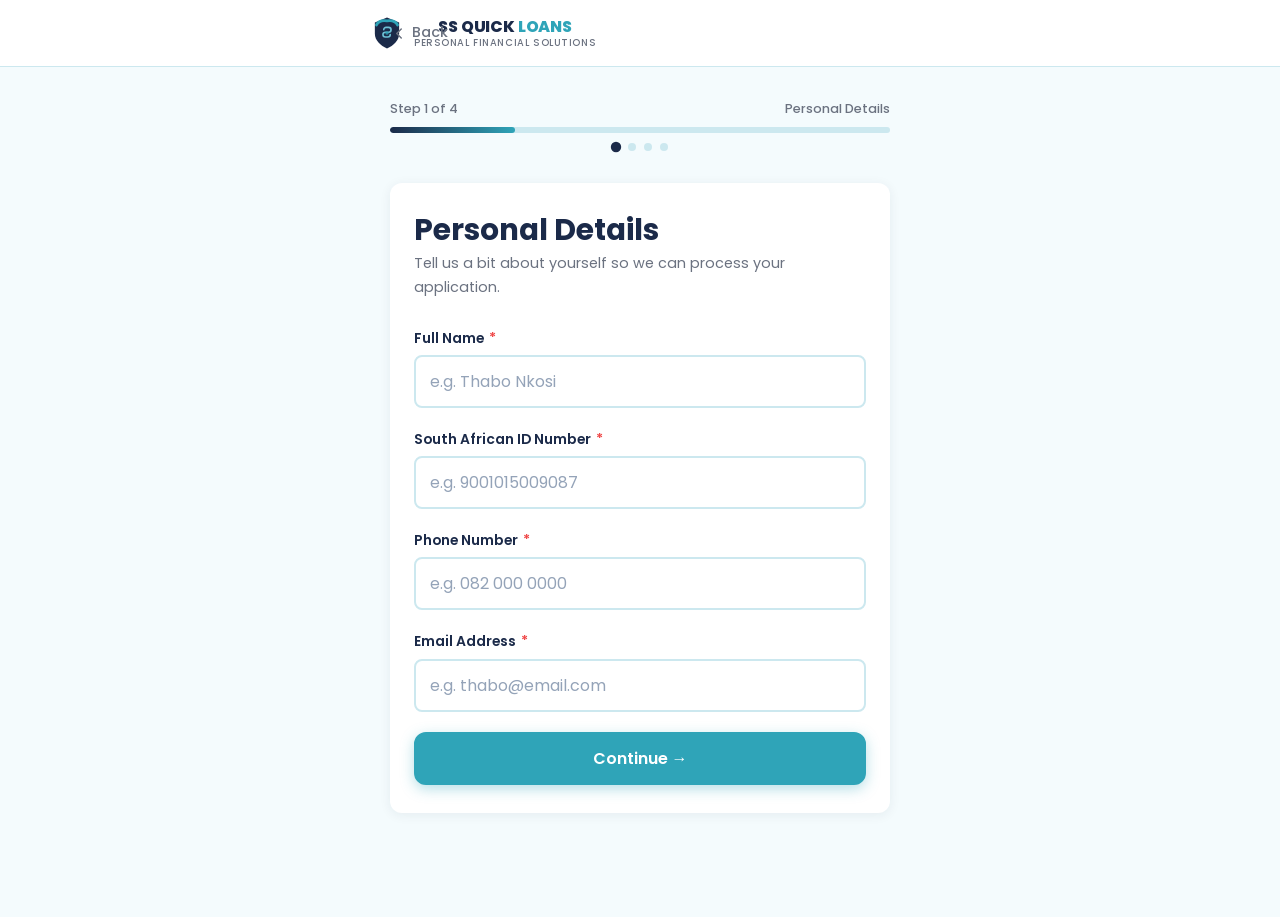
==== apply.html @ d0271a35 "Launch SS Quick Loans website Full brand redesign: teal/deep blue palette, Poppins font, SS logo. 10" ====
<!DOCTYPE html>
<html lang="en">
  <head>
    <meta charset="UTF-8" />
    <meta name="viewport" content="width=device-width, initial-scale=1.0" />
    <meta name="description" content="Apply for a personal loan with SS Quick Loans — quick, secure, and online." />
    <title>Apply — SS Quick Loans</title>
    <link rel="preconnect" href="https://fonts.googleapis.com" />
    <link rel="preconnect" href="https://fonts.gstatic.com" crossorigin />
    <link href="https://fonts.googleapis.com/css2?family=Poppins:wght@400;500;600;700;800&display=swap" rel="stylesheet" />
    <link rel="stylesheet" href="css/styles.css" />
  </head>

  <body class="apply-page">
    <!-- ── Apply Header ─────────────────────────────────────── -->
    <div class="apply-header">
      <div class="apply-header-inner">
        <a href="index.html" class="back-link" aria-label="Back to home">
          <svg viewBox="0 0 24 24" aria-hidden="true">
            <path d="M15 18l-6-6 6-6"/>
          </svg>
          Back
        </a>
        <a href="index.html" class="logo" aria-label="SS Quick Loans home">
          <svg class="logo-mark" width="34" height="34" viewBox="0 0 42 42" fill="none" xmlns="http://www.w3.org/2000/svg" aria-hidden="true">
            <path d="M21 2 L36 8 L36 22 C36 30 29 37 21 40 C13 37 6 30 6 22 L6 8 Z" fill="#1B2A49"/>
            <path d="M8 11 C10 7 15 5 21 6 C27 5 32 7 34 11" stroke="#2FA4B8" stroke-width="3.5" stroke-linecap="round" fill="none"/>
            <path d="M17 17 C17 15.3 18.3 14 20 14 L23 14 C24.7 14 26 15.3 26 17 C26 18.7 24.7 20 23 20 L19 20 C17.3 20 16 21.3 16 23 C16 24.7 17.3 26 19 26 L22 26 C23.7 26 25 24.7 25 23" stroke="#6EC1D6" stroke-width="2" stroke-linecap="round" fill="none"/>
            <circle cx="21" cy="21" r="2.2" fill="#2FA4B8" opacity="0.8"/>
          </svg>
          <div class="logo-text">
            <strong>SS QUICK <em>LOANS</em></strong>
            <small>Personal Financial Solutions</small>
          </div>
        </a>
      </div>
    </div>

    <!-- ── Main Form ─────────────────────────────────────────── -->
    <main class="container" style="padding-top: 8px; padding-bottom: 64px;">
      <!-- Progress -->
      <div class="progress-wrap">
        <div class="progress-label">
          <span id="step-label">Step 1 of 4</span>
          <span id="step-name">Personal Details</span>
        </div>
        <div class="progress-track" role="progressbar" aria-valuenow="25" aria-valuemin="0" aria-valuemax="100" aria-label="Application progress">
          <div class="progress-fill" id="progress-fill" style="width: 25%"></div>
        </div>
        <div class="step-dots" aria-hidden="true">
          <div class="step-dot active" id="dot-1"></div>
          <div class="step-dot" id="dot-2"></div>
          <div class="step-dot" id="dot-3"></div>
          <div class="step-dot" id="dot-4"></div>
        </div>
      </div>

      <!-- ─────────────────────────────────────────────────── -->
      <!-- STEP 1: Personal Details                           -->
      <!-- ─────────────────────────────────────────────────── -->
      <div class="card mt-24 form-step active" id="step-1">
        <h2 class="step-title">Personal Details</h2>
        <p class="step-subtitle">Tell us a bit about yourself so we can process your application.</p>

        <div class="form-group">
          <label for="full-name">Full Name <span class="required">*</span></label>
          <input
            type="text"
            id="full-name"
            name="full_name"
            class="input"
            placeholder="e.g. Thabo Nkosi"
            autocomplete="name"
            inputmode="text"
          />
          <span class="error-msg">Please enter your full name.</span>
        </div>

        <div class="form-group">
          <label for="sa-id">South African ID Number <span class="required">*</span></label>
          <input
            type="text"
            id="sa-id"
            name="sa_id_number"
            class="input"
            placeholder="e.g. 9001015009087"
            maxlength="13"
            inputmode="numeric"
            pattern="\d{13}"
            autocomplete="off"
          />
          <span class="error-msg">Please enter a valid 13-digit South African ID number.</span>
        </div>

        <div class="form-group">
          <label for="phone">Phone Number <span class="required">*</span></label>
          <input
            type="tel"
            id="phone"
            name="phone"
            class="input"
            placeholder="e.g. 082 000 0000"
            autocomplete="tel"
            inputmode="tel"
          />
          <span class="error-msg">Please enter a valid South African mobile number.</span>
        </div>

        <div class="form-group">
          <label for="email">Email Address <span class="required">*</span></label>
          <input
            type="email"
            id="email"
            name="email"
            class="input"
            placeholder="e.g. thabo@email.com"
            autocomplete="email"
            inputmode="email"
          />
          <span class="error-msg">Please enter a valid email address.</span>
        </div>

        <div class="form-nav">
          <button type="button" class="btn btn-primary btn-full" id="next-1">Continue &rarr;</button>
        </div>
      </div>

      <!-- ─────────────────────────────────────────────────── -->
      <!-- STEP 2: Employment                                 -->
      <!-- ─────────────────────────────────────────────────── -->
      <div class="card mt-24 form-step" id="step-2">
        <h2 class="step-title">Employment &amp; Income</h2>
        <p class="step-subtitle">We need this to assess your repayment ability.</p>

        <div class="form-group">
          <label for="employment-status">Employment Status <span class="required">*</span></label>
          <div class="select-wrap">
            <select id="employment-status" name="employment_status" class="select">
              <option value="">Select your status…</option>
              <option value="employed">Permanently Employed</option>
              <option value="contract">Contract / Temp</option>
              <option value="self-employed">Self-Employed / Business Owner</option>
              <option value="pensioner">Pensioner / Grant Recipient</option>
              <option value="other">Other</option>
            </select>
          </div>
          <span class="error-msg">Please select your employment status.</span>
        </div>

        <div class="form-group">
          <label for="monthly-income">Gross Monthly Income <span class="required">*</span></label>
          <input
            type="number"
            id="monthly-income"
            name="monthly_income"
            class="input"
            placeholder="e.g. 15000"
            min="0"
            inputmode="numeric"
          />
          <span class="error-msg">Please enter your monthly income (must be greater than 0).</span>
        </div>

        <div class="form-nav">
          <button type="button" class="btn btn-outline" id="back-2">&larr; Back</button>
          <button type="button" class="btn btn-primary" id="next-2">Continue &rarr;</button>
        </div>
      </div>

      <!-- ─────────────────────────────────────────────────── -->
      <!-- STEP 3: Loan Details                               -->
      <!-- ─────────────────────────────────────────────────── -->
      <div class="card mt-24 form-step" id="step-3">
        <h2 class="step-title">Loan Details</h2>
        <p class="step-subtitle">How much would you like to borrow and for how long?</p>

        <div class="form-group">
          <label for="loan-amount-apply">Loan Amount (ZAR) <span class="required">*</span></label>
          <input
            type="number"
            id="loan-amount-apply"
            name="loan_amount"
            class="input"
            placeholder="e.g. 5000"
            min="1000"
            max="8000"
            step="500"
            inputmode="numeric"
          />
          <span class="error-msg">Please enter a loan amount between R1,000 and R8,000.</span>
        </div>

        <div class="form-group">
          <div style="display:flex; justify-content:space-between; align-items:baseline; margin-bottom:6px;">
            <label for="loan-term-slider-apply" style="margin-bottom:0;">Repayment Term <span class="required">*</span></label>
            <span class="calc-value" id="term-display-apply">6 months</span>
          </div>
          <input
            type="range"
            id="loan-term-slider-apply"
            name="loan_term_months"
            class="slider"
            min="1"
            max="6"
            step="1"
            value="6"
            aria-label="Repayment term in months"
          />
          <div class="slider-range">
            <span>1 month</span>
            <span>6 months</span>
          </div>
        </div>

        <!-- Live estimate inside the form -->
        <div class="calc-result mb-16" id="apply-calc-result" style="display:none;">
          <div class="result-label">Estimated Monthly Repayment</div>
          <div class="result-amount" id="apply-monthly">R–</div>
          <div class="result-sub">Total: <span id="apply-total">R–</span></div>
        </div>

        <div class="form-nav">
          <button type="button" class="btn btn-outline" id="back-3">&larr; Back</button>
          <button type="button" class="btn btn-primary" id="next-3">Continue &rarr;</button>
        </div>
      </div>

      <!-- ─────────────────────────────────────────────────── -->
      <!-- STEP 4: Consent                                    -->
      <!-- ─────────────────────────────────────────────────── -->
      <div class="card mt-24 form-step" id="step-4">
        <h2 class="step-title">Review &amp; Consent</h2>
        <p class="step-subtitle">Please read and accept the terms before submitting your application.</p>

        <!-- Summary box -->
        <div class="card card--bordered mb-16" id="summary-box" style="background: var(--bg);">
          <p class="text-muted" style="font-size:0.8rem; font-weight:600; text-transform:uppercase; letter-spacing:.06em; margin-bottom:8px;">Application Summary</p>
          <div id="summary-content" style="font-size:0.9rem; line-height:2;"></div>
        </div>

        <div class="form-group">
          <div class="checkbox-group" id="popia-group">
            <input type="checkbox" id="popia-consent" name="popia_consent" />
            <label for="popia-consent">
              I consent to <span data-brand="name">the lender</span> collecting, processing, and storing my personal information in accordance with the
              <strong>Protection of Personal Information Act (POPIA)</strong>. I confirm that all information provided is accurate and that I am a South African citizen or permanent resident, 18 years or older.
            </label>
          </div>
          <span class="error-msg" id="popia-error" style="display:none;">You must accept the consent declaration to continue.</span>
        </div>

        <div class="form-group">
          <div class="checkbox-group" id="nca-group">
            <input type="checkbox" id="nca-consent" name="nca_consent" />
            <label for="nca-consent">
              I acknowledge that this application is subject to a creditworthiness assessment in accordance with the
              <strong>National Credit Act 34 of 2005</strong>, and I authorise <span data-brand="name">the lender</span> to perform a credit bureau enquiry.
            </label>
          </div>
          <span class="error-msg" id="nca-error" style="display:none;">You must accept this declaration to continue.</span>
        </div>

        <div class="form-nav">
          <button type="button" class="btn btn-outline" id="back-4">&larr; Back</button>
          <button type="button" class="btn btn-primary" id="submit-btn">
            Submit Application
          </button>
        </div>

        <p class="text-muted mt-16" style="font-size:0.75rem; text-align:center;">
          Your information is encrypted and protected. We will never sell your data.
        </p>
      </div>
    </main>

    <!-- Scripts -->
    <script src="js/config.js"></script>
    <script src="js/calculator.js"></script>
    <script src="js/form.js"></script>
  </body>
</html>
---- css/styles.css ----
/* ============================================================
   SS Quick Loans — styles.css
   Mobile-first, pure CSS, zero dependencies
   ============================================================ */

@import url('https://fonts.googleapis.com/css2?family=Poppins:wght@400;500;600;700;800&display=swap');

/* ── 1. CSS Variables ──────────────────────────────────────── */
:root {
  --primary: #1B2A49;
  --accent: #2FA4B8;
  --primary-dark: #162136;
  --accent-hover: #238A9E;
  --accent-light: #E6F5F8;
  --accent-mid: #6EC1D6;

  --text: #1B2A49;
  --text-muted: #6B7280;
  --bg: #F4FBFD;
  --card: #ffffff;
  --border: #CCE8EF;

  --radius: 12px;
  --radius-sm: 8px;
  --shadow: 0 2px 12px rgba(27, 42, 73, 0.07);
  --shadow-lg: 0 8px 32px rgba(27, 42, 73, 0.12);

  --font: 'Poppins', -apple-system, BlinkMacSystemFont, "Segoe UI", Roboto, sans-serif;
  --transition: 0.2s ease;
}

/* ── 2. Reset ──────────────────────────────────────────────── */
*,
*::before,
*::after {
  box-sizing: border-box;
  margin: 0;
  padding: 0;
}

html {
  font-size: 16px;
  scroll-behavior: smooth;
  -webkit-text-size-adjust: 100%;
}

body {
  font-family: var(--font);
  color: var(--text);
  background: var(--bg);
  line-height: 1.6;
  min-height: 100vh;
}

img,
svg {
  display: block;
  max-width: 100%;
}

a {
  color: var(--accent);
  text-decoration: none;
}

a:hover {
  text-decoration: underline;
}

ul {
  list-style: none;
}

/* ── 3. Layout ─────────────────────────────────────────────── */
.container {
  width: 100%;
  max-width: 540px;
  margin: 0 auto;
  padding: 0 20px;
}

.container--wide {
  max-width: 960px;
}

section {
  padding: 56px 0;
}

/* ── 4. Typography ─────────────────────────────────────────── */
h1 {
  font-size: clamp(1.9rem, 5vw, 2.75rem);
  font-weight: 800;
  line-height: 1.15;
  letter-spacing: -0.02em;
  color: var(--text);
}

h2 {
  font-size: clamp(1.3rem, 4vw, 1.85rem);
  font-weight: 700;
  line-height: 1.25;
  color: var(--text);
}

h3 {
  font-size: 1.05rem;
  font-weight: 600;
  color: var(--text);
}

p {
  color: var(--text-muted);
  font-size: 0.95rem;
}

.text-center { text-align: center; }
.text-primary { color: var(--primary); }
.text-accent  { color: var(--accent); }
.text-muted   { color: var(--text-muted); }

/* ── 5. Buttons ────────────────────────────────────────────── */
.btn {
  display: inline-flex;
  align-items: center;
  justify-content: center;
  gap: 8px;
  min-height: 48px;
  padding: 12px 28px;
  border-radius: var(--radius);
  font-family: var(--font);
  font-size: 1rem;
  font-weight: 600;
  cursor: pointer;
  border: 2px solid transparent;
  transition: background var(--transition), transform var(--transition), box-shadow var(--transition);
  text-decoration: none;
  white-space: nowrap;
  -webkit-tap-highlight-color: transparent;
}

.btn:active {
  transform: scale(0.97);
}

.btn-primary {
  background: var(--accent);
  color: #fff;
  border-color: var(--accent);
  box-shadow: 0 4px 14px rgba(47, 164, 184, 0.35);
}

.btn-primary:hover {
  background: var(--accent-hover);
  border-color: var(--accent-hover);
  box-shadow: 0 6px 20px rgba(47, 164, 184, 0.45);
  text-decoration: none;
  color: #fff;
}

.btn-outline {
  background: transparent;
  color: var(--primary);
  border-color: var(--primary);
}

.btn-outline:hover {
  background: var(--accent-light);
  text-decoration: none;
}

.btn-outline-white {
  background: transparent;
  color: #fff;
  border-color: rgba(255, 255, 255, 0.6);
}

.btn-outline-white:hover {
  background: rgba(255, 255, 255, 0.12);
  border-color: #fff;
  text-decoration: none;
  color: #fff;
}

.btn-accent {
  background: var(--accent);
  color: #fff;
  border-color: var(--accent);
  box-shadow: 0 4px 14px rgba(47, 164, 184, 0.35);
}

.btn-accent:hover {
  background: var(--accent-hover);
  border-color: var(--accent-hover);
  text-decoration: none;
  color: #fff;
}

.btn-white {
  background: #fff;
  color: var(--primary);
  border-color: #fff;
  box-shadow: 0 4px 20px rgba(0, 0, 0, 0.15);
  font-weight: 700;
}

.btn-white:hover {
  background: rgba(255, 255, 255, 0.92);
  text-decoration: none;
  color: var(--primary);
}

.btn-full { width: 100%; }

.btn-lg {
  min-height: 56px;
  font-size: 1.05rem;
  padding: 14px 32px;
}

.whatsapp-btn {
  background: #25d366;
  color: #fff;
  border-color: #25d366;
  box-shadow: 0 4px 14px rgba(37, 211, 102, 0.3);
}

.whatsapp-btn:hover {
  background: #1da851;
  border-color: #1da851;
  text-decoration: none;
  color: #fff;
}

/* ── 6. Card ───────────────────────────────────────────────── */
.card {
  background: var(--card);
  border-radius: var(--radius);
  box-shadow: var(--shadow);
  padding: 28px 24px;
}

.card--bordered {
  border: 1px solid var(--border);
  box-shadow: none;
}

/* ── 7. Header ─────────────────────────────────────────────── */
.site-header {
  background: var(--card);
  border-bottom: 1px solid var(--border);
  position: sticky;
  top: 0;
  z-index: 100;
  box-shadow: 0 1px 8px rgba(27, 42, 73, 0.06);
}

.site-header .container--wide {
  display: flex;
  align-items: center;
  justify-content: space-between;
  height: 68px;
  padding: 0 24px;
}

/* ── 8. Logo ───────────────────────────────────────────────── */
.logo {
  display: flex;
  align-items: center;
  gap: 10px;
  text-decoration: none;
}

.logo:hover { text-decoration: none; }

.logo-mark {
  flex-shrink: 0;
}

.logo-text {
  line-height: 1.15;
}

.logo-text strong {
  display: block;
  font-size: 1rem;
  font-weight: 800;
  letter-spacing: -0.01em;
  color: var(--primary);
}

.logo-text strong em {
  color: var(--accent);
  font-style: normal;
}

.logo-text small {
  display: block;
  font-size: 0.6rem;
  color: var(--text-muted);
  font-weight: 500;
  letter-spacing: 0.06em;
  text-transform: uppercase;
}

/* ── 9. Hero ───────────────────────────────────────────────── */
.hero {
  background: linear-gradient(135deg, var(--primary) 0%, #1e5a6e 100%);
  color: #fff;
  padding: 60px 0 72px;
  position: relative;
  overflow: hidden;
}

.hero::before {
  content: "";
  position: absolute;
  inset: 0;
  background: url("data:image/svg+xml,%3Csvg width='60' height='60' viewBox='0 0 60 60' xmlns='http://www.w3.org/2000/svg'%3E%3Cg fill='none' fill-rule='evenodd'%3E%3Cg fill='%23ffffff' fill-opacity='0.04'%3E%3Cpath d='M36 34v-4h-2v4h-4v2h4v4h2v-4h4v-2h-4zm0-30V0h-2v4h-4v2h4v4h2V6h4V4h-4zM6 34v-4H4v4H0v2h4v4h2v-4h4v-2H6zM6 4V0H4v4H0v2h4v4h2V6h4V4H6z'/%3E%3C/g%3E%3C/g%3E%3C/svg%3E");
  pointer-events: none;
}

.hero .container--wide {
  position: relative;
  z-index: 1;
}

.hero-inner {
  display: grid;
  grid-template-columns: 1fr;
  gap: 40px;
  align-items: center;
}

.hero-content { text-align: center; }

.hero h1 {
  color: #fff;
  margin-bottom: 16px;
}

.hero-lead {
  color: rgba(255, 255, 255, 0.85);
  font-size: 1.05rem;
  max-width: 420px;
  margin: 0 auto 32px;
  line-height: 1.7;
}

.hero-badge {
  display: inline-flex;
  align-items: center;
  gap: 6px;
  background: rgba(255, 255, 255, 0.15);
  border: 1px solid rgba(255, 255, 255, 0.25);
  border-radius: 100px;
  padding: 5px 16px;
  font-size: 0.78rem;
  font-weight: 600;
  color: #fff;
  margin-bottom: 22px;
  text-transform: uppercase;
  letter-spacing: 0.08em;
}

.hero-badge-dot {
  width: 7px;
  height: 7px;
  border-radius: 50%;
  background: var(--accent-mid);
  flex-shrink: 0;
}

.hero-cta-row {
  display: flex;
  flex-direction: column;
  gap: 12px;
  align-items: center;
  margin-bottom: 36px;
}

.hero-amount {
  display: flex;
  justify-content: center;
  gap: 0;
  border: 1px solid rgba(255, 255, 255, 0.18);
  border-radius: var(--radius);
  background: rgba(255, 255, 255, 0.08);
  overflow: hidden;
}

.hero-amount-item {
  flex: 1;
  text-align: center;
  padding: 14px 12px;
  border-right: 1px solid rgba(255, 255, 255, 0.15);
}

.hero-amount-item:last-child { border-right: none; }

.hero-amount-item strong {
  display: block;
  font-size: 1.4rem;
  font-weight: 800;
  color: #fff;
  line-height: 1;
  margin-bottom: 3px;
}

.hero-amount-item span {
  font-size: 0.7rem;
  color: rgba(255, 255, 255, 0.65);
  text-transform: uppercase;
  letter-spacing: 0.06em;
  font-weight: 500;
}

.hero-image {
  border-radius: 20px;
  overflow: hidden;
  position: relative;
  max-height: 400px;
  box-shadow: 0 20px 60px rgba(0, 0, 0, 0.25);
  border: 3px solid rgba(255, 255, 255, 0.2);
}

.hero-image img {
  width: 100%;
  height: 100%;
  object-fit: cover;
  display: block;
}

/* ── 10. Stats Bar ─────────────────────────────────────────── */
.stats-bar {
  background: var(--card);
  border-bottom: 1px solid var(--border);
  padding: 32px 0;
}

.stats-grid {
  display: grid;
  grid-template-columns: repeat(2, 1fr);
  gap: 24px;
  text-align: center;
}

.stat-item { padding: 4px; }

.stat-number {
  display: block;
  font-size: 1.9rem;
  font-weight: 800;
  color: var(--accent);
  line-height: 1;
  margin-bottom: 4px;
}

.stat-label {
  font-size: 0.78rem;
  color: var(--text-muted);
  font-weight: 500;
  text-transform: uppercase;
  letter-spacing: 0.05em;
}

/* ── 11. Section Label ─────────────────────────────────────── */
.section-label {
  font-size: 0.75rem;
  text-transform: uppercase;
  letter-spacing: 0.12em;
  font-weight: 700;
  color: var(--accent);
  margin-bottom: 8px;
}

/* ── 12. How It Works ──────────────────────────────────────── */
.how-it-works {
  background: var(--card);
  border-top: 1px solid var(--border);
  border-bottom: 1px solid var(--border);
}

.steps {
  display: flex;
  flex-direction: column;
  gap: 24px;
  margin-top: 36px;
}

.step {
  display: flex;
  gap: 20px;
  align-items: flex-start;
}

.step-icon {
  width: 52px;
  height: 52px;
  border-radius: 14px;
  background: var(--accent-light);
  display: flex;
  align-items: center;
  justify-content: center;
  flex-shrink: 0;
}

.step-icon svg {
  width: 24px;
  height: 24px;
  stroke: var(--accent);
  fill: none;
  stroke-width: 2;
  stroke-linecap: round;
  stroke-linejoin: round;
}

.step-num {
  display: inline-flex;
  align-items: center;
  justify-content: center;
  width: 22px;
  height: 22px;
  border-radius: 50%;
  background: var(--accent);
  color: #fff;
  font-size: 0.72rem;
  font-weight: 700;
  margin-bottom: 6px;
}

.step-content h3 { margin-bottom: 4px; }

/* ── 13. Benefits Section ──────────────────────────────────── */
.benefits-section { background: var(--bg); }

.benefits-grid {
  display: grid;
  grid-template-columns: 1fr;
  gap: 18px;
  margin-top: 36px;
}

.benefit-card {
  background: var(--card);
  border-radius: var(--radius);
  padding: 26px 22px;
  border: 1px solid var(--border);
  box-shadow: var(--shadow);
  transition: transform var(--transition), box-shadow var(--transition);
}

.benefit-card:hover {
  transform: translateY(-2px);
  box-shadow: var(--shadow-lg);
}

.benefit-icon {
  width: 50px;
  height: 50px;
  border-radius: 14px;
  background: var(--accent-light);
  display: flex;
  align-items: center;
  justify-content: center;
  margin-bottom: 14px;
}

.benefit-icon svg {
  width: 24px;
  height: 24px;
  stroke: var(--accent);
  fill: none;
  stroke-width: 2;
  stroke-linecap: round;
  stroke-linejoin: round;
}

.benefit-card h3 { margin-bottom: 6px; font-size: 1rem; }

/* ── 14. Testimonials ──────────────────────────────────────── */
.testimonials-section { background: var(--card); border-top: 1px solid var(--border); }

.testimonials-grid {
  display: grid;
  grid-template-columns: 1fr;
  gap: 18px;
  margin-top: 36px;
}

.testimonial-card {
  background: var(--bg);
  border-radius: var(--radius);
  padding: 24px;
  border: 1px solid var(--border);
  display: flex;
  flex-direction: column;
}

.testimonial-stars {
  color: #F59E0B;
  font-size: 0.95rem;
  letter-spacing: 3px;
  margin-bottom: 12px;
}

.testimonial-text {
  font-size: 0.9rem;
  color: var(--text);
  line-height: 1.75;
  font-style: italic;
  flex: 1;
  margin-bottom: 18px;
}

.testimonial-author {
  display: flex;
  align-items: center;
  gap: 12px;
}

.author-avatar {
  width: 42px;
  height: 42px;
  border-radius: 50%;
  background: var(--accent);
  color: #fff;
  display: flex;
  align-items: center;
  justify-content: center;
  font-weight: 700;
  font-size: 0.85rem;
  flex-shrink: 0;
}

.author-name {
  font-size: 0.87rem;
  font-weight: 600;
  color: var(--text);
}

.author-location {
  font-size: 0.77rem;
  color: var(--text-muted);
  font-weight: 400;
}

/* ── 15. Loan Calculator ───────────────────────────────────── */
.calculator-section { padding: 56px 0; }

.calc-card { padding: 32px 24px; }

.calc-header {
  display: flex;
  justify-content: space-between;
  align-items: baseline;
  margin-bottom: 8px;
}

.calc-header label {
  font-weight: 600;
  font-size: 0.9rem;
  color: var(--text);
}

.calc-header .calc-value {
  font-size: 1.25rem;
  font-weight: 800;
  color: var(--primary);
}

.slider {
  -webkit-appearance: none;
  appearance: none;
  width: 100%;
  height: 6px;
  border-radius: 6px;
  background: var(--border);
  outline: none;
  cursor: pointer;
  margin: 12px 0 4px;
  transition: background var(--transition);
}

.slider::-webkit-slider-thumb {
  -webkit-appearance: none;
  appearance: none;
  width: 24px;
  height: 24px;
  border-radius: 50%;
  background: var(--accent);
  cursor: pointer;
  box-shadow: 0 2px 8px rgba(47, 164, 184, 0.45);
  transition: transform var(--transition);
}

.slider::-webkit-slider-thumb:active { transform: scale(1.2); }

.slider::-moz-range-thumb {
  width: 24px;
  height: 24px;
  border-radius: 50%;
  background: var(--accent);
  cursor: pointer;
  border: none;
  box-shadow: 0 2px 8px rgba(47, 164, 184, 0.45);
}

.slider-range {
  display: flex;
  justify-content: space-between;
  font-size: 0.75rem;
  color: var(--text-muted);
  margin-bottom: 24px;
}

.term-selector {
  display: grid;
  grid-template-columns: repeat(4, 1fr);
  gap: 8px;
  margin: 12px 0 28px;
}

.term-btn {
  background: var(--bg);
  border: 2px solid var(--border);
  border-radius: var(--radius-sm);
  padding: 10px 4px;
  font-family: var(--font);
  font-size: 0.85rem;
  font-weight: 600;
  color: var(--text-muted);
  cursor: pointer;
  transition: all var(--transition);
  text-align: center;
}

.term-btn:hover { border-color: var(--accent); color: var(--accent); }
.term-btn.active { background: var(--accent); border-color: var(--accent); color: #fff; }

.calc-result {
  background: var(--accent-light);
  border: 1px solid #b3dde6;
  border-radius: var(--radius-sm);
  padding: 20px;
  text-align: center;
  margin-bottom: 20px;
}

.calc-result .result-label {
  font-size: 0.78rem;
  text-transform: uppercase;
  letter-spacing: 0.08em;
  color: var(--primary);
  font-weight: 600;
  margin-bottom: 4px;
}

.calc-result .result-amount {
  font-size: 2.1rem;
  font-weight: 800;
  color: var(--primary);
  line-height: 1.1;
}

.calc-result .result-sub {
  font-size: 0.8rem;
  color: var(--text-muted);
  margin-top: 4px;
}

.calc-disclaimer {
  font-size: 0.72rem;
  color: var(--text-muted);
  text-align: center;
  margin-top: 12px;
}

/* ── 16. About / Trust ─────────────────────────────────────── */
.about-section { background: var(--bg); }

.about-inner {
  display: grid;
  grid-template-columns: 1fr;
  gap: 40px;
  align-items: center;
}

.about-content h2 { margin-bottom: 16px; }
.about-content p  { margin-bottom: 20px; line-height: 1.8; }

.about-image img {
  width: 100%;
  border-radius: 20px;
  box-shadow: var(--shadow-lg);
}

.trust-badges {
  display: flex;
  flex-wrap: wrap;
  gap: 10px;
  margin-top: 28px;
}

.trust-badge {
  display: flex;
  align-items: center;
  gap: 7px;
  background: var(--card);
  border: 1px solid var(--border);
  border-radius: 100px;
  padding: 7px 16px;
  font-size: 0.8rem;
  font-weight: 600;
  color: var(--text);
  box-shadow: var(--shadow);
}

.trust-badge svg {
  width: 15px;
  height: 15px;
  stroke: var(--accent);
  fill: none;
  stroke-width: 2.5;
  stroke-linecap: round;
  stroke-linejoin: round;
  flex-shrink: 0;
}

/* ── 17. Final CTA Section ─────────────────────────────────── */
.cta-section {
  background: linear-gradient(135deg, var(--primary) 0%, #1e5a6e 100%);
  color: #fff;
  text-align: center;
  padding: 80px 0;
  position: relative;
  overflow: hidden;
}

.cta-section::before {
  content: "";
  position: absolute;
  inset: 0;
  background: url("data:image/svg+xml,%3Csvg width='60' height='60' viewBox='0 0 60 60' xmlns='http://www.w3.org/2000/svg'%3E%3Cg fill='none' fill-rule='evenodd'%3E%3Cg fill='%23ffffff' fill-opacity='0.04'%3E%3Cpath d='M36 34v-4h-2v4h-4v2h4v4h2v-4h4v-2h-4zm0-30V0h-2v4h-4v2h4v4h2V6h4V4h-4zM6 34v-4H4v4H0v2h4v4h2v-4h4v-2H6zM6 4V0H4v4H0v2h4v4h2V6h4V4H6z'/%3E%3C/g%3E%3C/g%3E%3C/svg%3E");
  pointer-events: none;
}

.cta-section .container { position: relative; z-index: 1; }

.cta-section h2 {
  color: #fff;
  font-size: clamp(1.5rem, 4vw, 2.2rem);
  margin-bottom: 16px;
}

.cta-section p {
  color: rgba(255, 255, 255, 0.8);
  font-size: 1.05rem;
  max-width: 480px;
  margin: 0 auto 36px;
  line-height: 1.7;
}

/* ── 18. Footer ────────────────────────────────────────────── */
.site-footer {
  background: #0d1a2e;
  color: rgba(255, 255, 255, 0.55);
  padding: 48px 0 32px;
  font-size: 0.82rem;
}

.footer-top {
  display: flex;
  flex-direction: column;
  align-items: center;
  gap: 24px;
  padding-bottom: 28px;
  border-bottom: 1px solid rgba(255, 255, 255, 0.08);
  margin-bottom: 24px;
}

.footer-brand-name {
  color: #fff;
  font-weight: 800;
  font-size: 1rem;
  letter-spacing: -0.01em;
}

.footer-brand-name em {
  color: var(--accent);
  font-style: normal;
}

.footer-tagline {
  font-size: 0.72rem;
  color: rgba(255, 255, 255, 0.45);
  text-transform: uppercase;
  letter-spacing: 0.08em;
  margin-top: 2px;
}

.footer-links {
  display: flex;
  gap: 20px;
  flex-wrap: wrap;
  justify-content: center;
}

.footer-links a {
  color: rgba(255, 255, 255, 0.6);
  font-size: 0.82rem;
  font-weight: 500;
  transition: color var(--transition);
}

.footer-links a:hover {
  color: var(--accent);
  text-decoration: none;
}

.footer-legal {
  text-align: center;
}

.footer-legal p {
  color: rgba(255, 255, 255, 0.38);
  max-width: 520px;
  margin: 0 auto 6px;
  font-size: 0.78rem;
  line-height: 1.6;
}

.footer-copyright {
  color: rgba(255, 255, 255, 0.3);
  font-size: 0.75rem;
  margin-top: 12px;
}

/* ── 19. Sticky CTA ────────────────────────────────────────── */
.sticky-cta {
  position: fixed;
  bottom: 0;
  left: 0;
  right: 0;
  background: var(--card);
  border-top: 1px solid var(--border);
  padding: 12px 20px;
  z-index: 200;
  box-shadow: 0 -4px 20px rgba(27, 42, 73, 0.1);
  transform: translateY(0);
  transition: transform 0.3s ease;
}

.sticky-cta.hidden { transform: translateY(100%); }

@media (min-width: 768px) {
  .sticky-cta { display: none; }
}

/* ── 20. Form & Progress (apply.html) ──────────────────────── */
.apply-page {
  background: var(--bg);
  min-height: 100vh;
  padding-bottom: 40px;
}

.apply-header {
  background: var(--card);
  border-bottom: 1px solid var(--border);
  padding: 16px 20px;
  text-align: center;
}

.apply-header .back-link {
  position: absolute;
  left: 20px;
  top: 50%;
  transform: translateY(-50%);
  color: var(--text-muted);
  display: flex;
  align-items: center;
  gap: 4px;
  font-size: 0.9rem;
  font-weight: 500;
}

.apply-header .back-link svg {
  width: 18px;
  height: 18px;
  stroke: currentColor;
  fill: none;
  stroke-width: 2;
  stroke-linecap: round;
  stroke-linejoin: round;
}

.apply-header-inner {
  position: relative;
  max-width: 540px;
  margin: 0 auto;
}

/* Progress bar */
.progress-wrap { padding: 24px 0 8px; }

.progress-label {
  display: flex;
  justify-content: space-between;
  font-size: 0.8rem;
  color: var(--text-muted);
  margin-bottom: 8px;
  font-weight: 500;
}

.progress-track {
  height: 6px;
  background: var(--border);
  border-radius: 6px;
  overflow: hidden;
}

.progress-fill {
  height: 100%;
  background: linear-gradient(90deg, var(--primary), var(--accent));
  border-radius: 6px;
  transition: width 0.4s cubic-bezier(0.4, 0, 0.2, 1);
}

.step-dots {
  display: flex;
  justify-content: center;
  gap: 8px;
  margin-top: 10px;
}

.step-dot {
  width: 8px;
  height: 8px;
  border-radius: 50%;
  background: var(--border);
  transition: background var(--transition), transform var(--transition);
}

.step-dot.active { background: var(--primary); transform: scale(1.3); }
.step-dot.done   { background: var(--accent); }

.form-step {
  display: none;
  animation: fadeSlideIn 0.3s ease;
}

.form-step.active { display: block; }

@keyframes fadeSlideIn {
  from { opacity: 0; transform: translateX(16px); }
  to   { opacity: 1; transform: translateX(0); }
}

.form-group { margin-bottom: 20px; }

.form-group label {
  display: block;
  font-size: 0.87rem;
  font-weight: 600;
  color: var(--text);
  margin-bottom: 6px;
}

.form-group label .required { color: #ef4444; margin-left: 2px; }

.input,
.select {
  display: block;
  width: 100%;
  min-height: 48px;
  padding: 12px 14px;
  font-family: var(--font);
  font-size: 1rem;
  color: var(--text);
  background: var(--card);
  border: 2px solid var(--border);
  border-radius: var(--radius-sm);
  outline: none;
  transition: border-color var(--transition), box-shadow var(--transition);
  -webkit-appearance: none;
  appearance: none;
}

.input::placeholder { color: #94a3b8; }

.input:focus,
.select:focus {
  border-color: var(--accent);
  box-shadow: 0 0 0 3px rgba(47, 164, 184, 0.15);
}

.input.error,
.select.error {
  border-color: #ef4444;
  box-shadow: 0 0 0 3px rgba(239, 68, 68, 0.12);
}

.error-msg {
  display: none;
  font-size: 0.78rem;
  color: #ef4444;
  margin-top: 5px;
  font-weight: 500;
}

.input.error + .error-msg,
.select.error + .error-msg { display: block; }

.select-wrap { position: relative; }

.select-wrap::after {
  content: "";
  position: absolute;
  right: 14px;
  top: 50%;
  transform: translateY(-50%);
  width: 0;
  height: 0;
  border-left: 5px solid transparent;
  border-right: 5px solid transparent;
  border-top: 6px solid var(--text-muted);
  pointer-events: none;
}

.select-wrap .select { padding-right: 36px; }

.checkbox-group {
  display: flex;
  gap: 12px;
  align-items: flex-start;
  padding: 16px;
  background: var(--bg);
  border: 2px solid var(--border);
  border-radius: var(--radius-sm);
  transition: border-color var(--transition);
}

.checkbox-group:has(input:checked) {
  border-color: var(--accent);
  background: var(--accent-light);
}

.checkbox-group input[type="checkbox"] {
  width: 20px;
  height: 20px;
  accent-color: var(--accent);
  cursor: pointer;
  flex-shrink: 0;
  margin-top: 2px;
}

.checkbox-group label {
  font-size: 0.85rem;
  color: var(--text);
  cursor: pointer;
  line-height: 1.5;
  font-weight: 400;
}

.checkbox-group.error { border-color: #ef4444; }

.step-title   { margin-bottom: 4px; }
.step-subtitle { color: var(--text-muted); font-size: 0.9rem; margin-bottom: 28px; }

.form-nav { display: flex; gap: 12px; margin-top: 8px; }
.form-nav .btn { flex: 1; }

/* ── 21. Success Page ──────────────────────────────────────── */
.success-page {
  background: var(--bg);
  min-height: 100vh;
  display: flex;
  flex-direction: column;
  align-items: center;
  justify-content: center;
  padding: 40px 20px;
}

.success-card {
  max-width: 440px;
  width: 100%;
  text-align: center;
}

.success-icon {
  width: 80px;
  height: 80px;
  background: #dcfce7;
  border-radius: 50%;
  display: flex;
  align-items: center;
  justify-content: center;
  margin: 0 auto 24px;
}

.success-icon svg {
  width: 40px;
  height: 40px;
  stroke: #16a34a;
  fill: none;
  stroke-width: 2.5;
  stroke-linecap: round;
  stroke-linejoin: round;
}

.success-card h1 { font-size: 1.6rem; margin-bottom: 12px; }
.success-card > p { margin-bottom: 28px; }

.next-steps { text-align: left; margin-bottom: 32px; }

.next-steps h3 {
  margin-bottom: 14px;
  font-size: 0.88rem;
  color: var(--text-muted);
  text-transform: uppercase;
  letter-spacing: 0.08em;
}

.next-steps li {
  display: flex;
  align-items: flex-start;
  gap: 12px;
  padding: 12px 0;
  border-bottom: 1px solid var(--border);
  font-size: 0.9rem;
  color: var(--text);
}

.next-steps li:last-child { border-bottom: none; }

.next-step-num {
  width: 24px;
  height: 24px;
  border-radius: 50%;
  background: var(--accent-light);
  color: var(--primary);
  font-size: 0.75rem;
  font-weight: 700;
  display: flex;
  align-items: center;
  justify-content: center;
  flex-shrink: 0;
  margin-top: 1px;
}

.success-actions { display: flex; flex-direction: column; gap: 12px; }

/* ── 22. Spacing Utilities ─────────────────────────────────── */
.mt-4  { margin-top: 4px;  }
.mt-8  { margin-top: 8px;  }
.mt-16 { margin-top: 16px; }
.mt-24 { margin-top: 24px; }
.mb-4  { margin-bottom: 4px;  }
.mb-8  { margin-bottom: 8px;  }
.mb-16 { margin-bottom: 16px; }
.mb-24 { margin-bottom: 24px; }
.pt-0  { padding-top: 0; }

/* ── 23. Desktop Enhancements ──────────────────────────────── */
@media (min-width: 600px) {
  .benefits-grid {
    grid-template-columns: repeat(2, 1fr);
  }
}

@media (min-width: 768px) {
  .hero { padding: 88px 0 100px; }

  .hero-inner {
    grid-template-columns: 1fr 1fr;
    text-align: left;
  }

  .hero-content { text-align: left; }

  .hero-lead { margin-left: 0; }

  .hero-badge { display: inline-flex; }

  .hero-cta-row { flex-direction: row; align-items: center; }

  .hero-amount { justify-content: flex-start; }

  .stats-grid { grid-template-columns: repeat(4, 1fr); }

  .steps {
    flex-direction: row;
    gap: 32px;
  }

  .step {
    flex-direction: column;
    text-align: center;
    align-items: center;
  }

  .testimonials-grid { grid-template-columns: repeat(3, 1fr); }

  .about-inner { grid-template-columns: 1fr 1fr; }

  .footer-top { flex-direction: row; justify-content: space-between; align-items: flex-start; }

  .calc-card { padding: 40px 36px; }
}

@media (min-width: 900px) {
  .benefits-grid { grid-template-columns: repeat(3, 1fr); }
}

/* ── 24. Accessibility ─────────────────────────────────────── */
@media (prefers-reduced-motion: reduce) {
  *, *::before, *::after {
    animation-duration: 0.01ms !important;
    transition-duration: 0.01ms !important;
  }
}

:focus-visible {
  outline: 3px solid var(--accent);
  outline-offset: 3px;
}
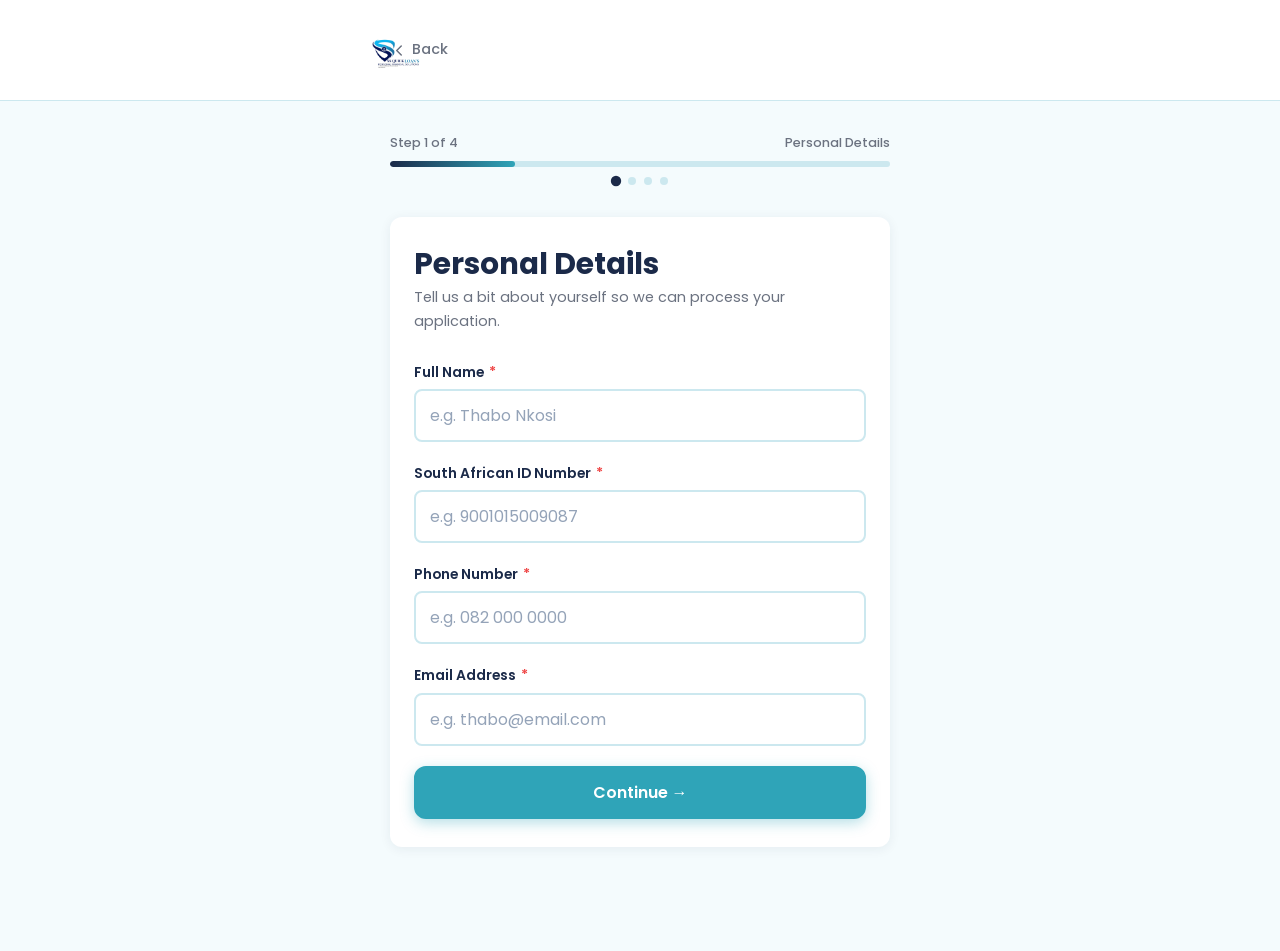
==== commit 1eec0310: "Replace placeholder SVG logo with official SS Quick Loans brand logo Co-Authored-By: Claude Sonnet 4" ====
--- a/apply.html
+++ b/apply.html
@@ -22,16 +22,7 @@
           Back
         </a>
         <a href="index.html" class="logo" aria-label="SS Quick Loans home">
-          <svg class="logo-mark" width="34" height="34" viewBox="0 0 42 42" fill="none" xmlns="http://www.w3.org/2000/svg" aria-hidden="true">
-            <path d="M21 2 L36 8 L36 22 C36 30 29 37 21 40 C13 37 6 30 6 22 L6 8 Z" fill="#1B2A49"/>
-            <path d="M8 11 C10 7 15 5 21 6 C27 5 32 7 34 11" stroke="#2FA4B8" stroke-width="3.5" stroke-linecap="round" fill="none"/>
-            <path d="M17 17 C17 15.3 18.3 14 20 14 L23 14 C24.7 14 26 15.3 26 17 C26 18.7 24.7 20 23 20 L19 20 C17.3 20 16 21.3 16 23 C16 24.7 17.3 26 19 26 L22 26 C23.7 26 25 24.7 25 23" stroke="#6EC1D6" stroke-width="2" stroke-linecap="round" fill="none"/>
-            <circle cx="21" cy="21" r="2.2" fill="#2FA4B8" opacity="0.8"/>
-          </svg>
-          <div class="logo-text">
-            <strong>SS QUICK <em>LOANS</em></strong>
-            <small>Personal Financial Solutions</small>
-          </div>
+          <img class="logo-img" src="assets/images/logo.jpeg" alt="SS Quick Loans — Personal Financial Solutions" />
         </a>
       </div>
     </div>
--- a/css/styles.css
+++ b/css/styles.css
@@ -267,40 +267,15 @@
 .logo {
   display: flex;
   align-items: center;
-  gap: 10px;
   text-decoration: none;
 }
 
 .logo:hover { text-decoration: none; }
 
-.logo-mark {
-  flex-shrink: 0;
-}
-
-.logo-text {
-  line-height: 1.15;
-}
-
-.logo-text strong {
+.logo-img {
+  height: 68px;
+  width: auto;
   display: block;
-  font-size: 1rem;
-  font-weight: 800;
-  letter-spacing: -0.01em;
-  color: var(--primary);
-}
-
-.logo-text strong em {
-  color: var(--accent);
-  font-style: normal;
-}
-
-.logo-text small {
-  display: block;
-  font-size: 0.6rem;
-  color: var(--text-muted);
-  font-weight: 500;
-  letter-spacing: 0.06em;
-  text-transform: uppercase;
 }
 
 /* ── 9. Hero ───────────────────────────────────────────────── */
